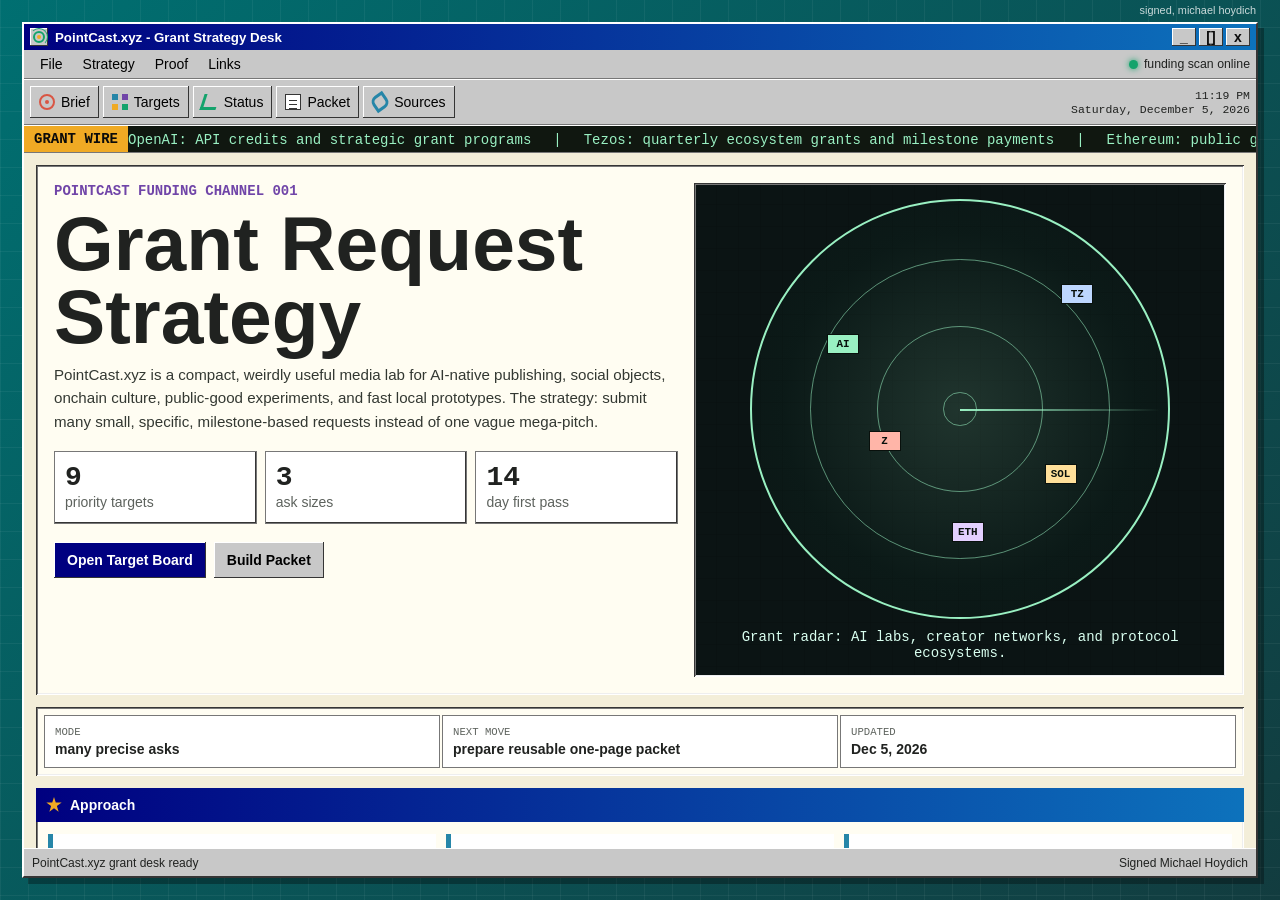
==== grants/index.html @ 71e7b44d "Add PointCast grant strategy page" ====
<!DOCTYPE html>
<html lang="en">
<head>
    <meta charset="UTF-8">
    <meta name="viewport" content="width=device-width, initial-scale=1.0">
    <meta name="description" content="PointCast.xyz grant request strategy and funding status page for AI, creator, crypto, and public-good programs.">
    <title>PointCast.xyz - Grant Strategy</title>
    <link rel="canonical" href="https://www.pointcast.xyz/grants/">
    <link rel="stylesheet" href="../styles.css">
</head>
<body>
    <div class="screensaver" id="screensaver" aria-hidden="true">
        <div class="screensaver-logo">PointCast.xyz</div>
        <div class="screensaver-tagline">Grant radar is still sweeping</div>
    </div>

    <div class="app-container">
        <div class="producer-signature">signed, michael hoydich</div>

        <header class="title-bar">
            <div class="title-bar-left">
                <div class="app-icon" aria-hidden="true"><span class="icon-signal"></span></div>
                <span class="app-title">PointCast.xyz - Grant Strategy Desk</span>
            </div>
            <div class="title-bar-buttons" aria-label="Window controls">
                <button class="win-btn" type="button" title="Minimize">_</button>
                <button class="win-btn" type="button" title="Maximize">[]</button>
                <button class="win-btn" type="button" title="Close">x</button>
            </div>
        </header>

        <nav class="menu-bar" aria-label="Grant desk menu">
            <ul class="menu-items">
                <li class="menu-item">
                    <button type="button">File</button>
                    <ul class="dropdown">
                        <li><button type="button" data-command="print">Print Grant Sheet</button></li>
                        <li><button type="button" data-command="screensaver">Screensaver</button></li>
                    </ul>
                </li>
                <li class="menu-item">
                    <button type="button">Strategy</button>
                    <ul class="dropdown">
                        <li><button type="button" data-scroll="approach">Approach</button></li>
                        <li><button type="button" data-scroll="targets">Targets</button></li>
                        <li><button type="button" data-scroll="asks">Ask Matrix</button></li>
                    </ul>
                </li>
                <li class="menu-item">
                    <button type="button">Proof</button>
                    <ul class="dropdown">
                        <li><button type="button" data-scroll="worthy">Why Worthy</button></li>
                        <li><button type="button" data-scroll="milestones">Milestones</button></li>
                        <li><button type="button" data-scroll="packet">Packet</button></li>
                    </ul>
                </li>
                <li class="menu-item">
                    <button type="button">Links</button>
                    <ul class="dropdown">
                        <li><button type="button" data-scroll="sources">Source Links</button></li>
                    </ul>
                </li>
            </ul>
            <div class="connection-status">
                <span class="status-indicator online"></span>
                <span>funding scan online</span>
            </div>
        </nav>

        <div class="toolbar" aria-label="Primary sections">
            <button class="toolbar-btn" type="button" data-scroll="brief"><span class="toolbar-icon target-icon"></span><span>Brief</span></button>
            <button class="toolbar-btn" type="button" data-scroll="targets"><span class="toolbar-icon grid-icon"></span><span>Targets</span></button>
            <button class="toolbar-btn" type="button" data-scroll="status"><span class="toolbar-icon pulse-icon"></span><span>Status</span></button>
            <button class="toolbar-btn" type="button" data-scroll="packet"><span class="toolbar-icon doc-icon"></span><span>Packet</span></button>
            <button class="toolbar-btn" type="button" data-scroll="sources"><span class="toolbar-icon link-icon"></span><span>Sources</span></button>
            <div class="toolbar-spacer"></div>
            <div class="datetime-display">
                <span class="current-time" id="currentTime">--:--</span>
                <span class="current-date" id="currentDate">Loading grant desk...</span>
            </div>
        </div>

        <div class="ticker-bar">
            <div class="ticker-label">GRANT WIRE</div>
            <div class="ticker-container">
                <div class="ticker-content" id="tickerContent">
                    <span class="ticker-item">OpenAI: API credits and strategic grant programs</span>
                    <span class="ticker-separator">|</span>
                    <span class="ticker-item">Tezos: quarterly ecosystem grants and milestone payments</span>
                    <span class="ticker-separator">|</span>
                    <span class="ticker-item">Ethereum: public goods, tooling, research, community resources</span>
                    <span class="ticker-separator">|</span>
                    <span class="ticker-item">Solana: public goods, censorship resistance, open-source work</span>
                    <span class="ticker-separator">|</span>
                    <span class="ticker-item">Anthropic: Claude usage, startup traction, responsible AI fit</span>
                    <span class="ticker-separator">|</span>
                    <span class="ticker-item">YC: apply as a company, not a grant</span>
                </div>
            </div>
        </div>

        <main class="main-content">
            <section class="hero-panel" id="brief">
                <div class="hero-copy">
                    <div class="eyebrow">PointCast Funding Channel 001</div>
                    <h1>Grant Request Strategy</h1>
                    <p class="lead">PointCast.xyz is a compact, weirdly useful media lab for AI-native publishing, social objects, onchain culture, public-good experiments, and fast local prototypes. The strategy: submit many small, specific, milestone-based requests instead of one vague mega-pitch.</p>
                    <div class="hero-metrics" aria-label="Grant strategy metrics">
                        <div><strong>9</strong><span>priority targets</span></div>
                        <div><strong>3</strong><span>ask sizes</span></div>
                        <div><strong>14</strong><span>day first pass</span></div>
                    </div>
                    <div class="hero-actions">
                        <button type="button" class="primary-action" data-scroll="targets">Open Target Board</button>
                        <button type="button" class="secondary-action" data-scroll="packet">Build Packet</button>
                    </div>
                </div>
                <div class="signal-visual" aria-label="Grant radar visualization">
                    <div class="radar">
                        <span class="ring ring-one"></span>
                        <span class="ring ring-two"></span>
                        <span class="ring ring-three"></span>
                        <span class="sweep"></span>
                        <span class="blip openai">AI</span>
                        <span class="blip tezos">TZ</span>
                        <span class="blip eth">ETH</span>
                        <span class="blip sol">SOL</span>
                        <span class="blip zora">Z</span>
                    </div>
                    <div class="visual-caption">Grant radar: AI labs, creator networks, and protocol ecosystems.</div>
                </div>
            </section>

            <section class="status-strip" id="status" aria-label="Grant request status">
                <div><span class="status-label">Mode</span><strong>many precise asks</strong></div>
                <div><span class="status-label">Next Move</span><strong>prepare reusable one-page packet</strong></div>
                <div><span class="status-label">Updated</span><strong id="lastUpdate">today</strong></div>
            </section>

            <section class="panel" id="approach">
                <div class="panel-header">
                    <div class="panel-title"><span class="panel-icon route-icon"></span>Approach</div>
                </div>
                <div class="panel-content approach-grid">
                    <article>
                        <h2>Package PointCast as grant-native public infrastructure</h2>
                        <p>Lead with what funders can repeat back: PointCast turns AI agents, feeds, generative media, and onchain objects into tiny broadcast channels that people can inspect, remix, collect, and fund.</p>
                    </article>
                    <article>
                        <h2>Translate the same core work per ecosystem</h2>
                        <p>OpenAI and Anthropic get the AI workflow angle. Tezos, Ethereum, Solana, and Zora get creator tooling, culture, protocol adoption, and open-source experiments. YC gets the company story.</p>
                    </article>
                    <article>
                        <h2>Ask for concrete milestones</h2>
                        <p>Every request should buy a visible artifact: a public demo, open-source repo, creator pilot, documentation pack, user study, or onchain collection with measured distribution.</p>
                    </article>
                </div>
            </section>

            <section class="panel" id="worthy">
                <div class="panel-header">
                    <div class="panel-title"><span class="panel-icon star-icon"></span>Why PointCast Is Interesting</div>
                </div>
                <div class="panel-content worthy-grid">
                    <div class="proof-card"><strong>Small team, high output</strong><span>PointCast can turn grant dollars into public artifacts quickly because the workflow is already prototype-heavy and shippable.</span></div>
                    <div class="proof-card"><strong>Cross-ecosystem surface area</strong><span>The same product touches AI, media, creator monetization, open web publishing, Tezos art, Ethereum public goods, and Solana consumer crypto.</span></div>
                    <div class="proof-card"><strong>Public-good bias</strong><span>Open demos, source notes, educational pages, and reusable implementation patterns make the work useful beyond one private app.</span></div>
                    <div class="proof-card"><strong>Grant-friendly evidence</strong><span>The site can show status, milestones, budget, links, screenshots, shipped demos, and retrospectives in one place.</span></div>
                </div>
            </section>

            <section class="panel targets-panel" id="targets">
                <div class="panel-header">
                    <div class="panel-title"><span class="panel-icon target-panel-icon"></span>Target Board</div>
                    <div class="panel-controls">
                        <span id="targetCount">9 targets</span>
                    </div>
                </div>
                <div class="panel-content">
                    <div class="control-row">
                        <label class="search-box">
                            <span>Search</span>
                            <input type="search" id="targetSearch" placeholder="openai, tezos, creator, public goods...">
                        </label>
                        <div class="filter-chips" aria-label="Target filters">
                            <button type="button" class="chip active" data-filter="all">All</button>
                            <button type="button" class="chip" data-filter="ai">AI</button>
                            <button type="button" class="chip" data-filter="crypto">Crypto</button>
                            <button type="button" class="chip" data-filter="startup">Startup</button>
                            <button type="button" class="chip" data-filter="creator">Creator</button>
                        </div>
                    </div>
                    <div class="target-grid" id="targetGrid" aria-live="polite"></div>
                </div>
            </section>

            <section class="split-layout">
                <div class="panel" id="asks">
                    <div class="panel-header">
                        <div class="panel-title"><span class="panel-icon ask-icon"></span>Ask Matrix</div>
                    </div>
                    <div class="panel-content ask-list">
                        <div><strong>Starter ask</strong><span>$5k-$15k or API credits for one prototype, one public write-up, and one measurement report.</span></div>
                        <div><strong>Builder ask</strong><span>$20k-$50k for a three-milestone pilot: prototype, creator/community launch, open-source release.</span></div>
                        <div><strong>Strategic ask</strong><span>$75k-$150k for a six-month PointCast channel network with ecosystem-specific integrations and public reporting.</span></div>
                    </div>
                </div>

                <div class="panel" id="milestones">
                    <div class="panel-header">
                        <div class="panel-title"><span class="panel-icon calendar-icon"></span>14-Day Submission Sprint</div>
                    </div>
                    <div class="panel-content timeline">
                        <div><span>Day 1-2</span><strong>One-page packet, budget, proof links</strong></div>
                        <div><span>Day 3-5</span><strong>AI credit asks: OpenAI, Anthropic, Claude/OpenAI workflow demos</strong></div>
                        <div><span>Day 6-9</span><strong>Protocol asks: Tezos, Ethereum, Solana, Zora ecosystem angle</strong></div>
                        <div><span>Day 10-14</span><strong>YC/company pass, follow-ups, public status update</strong></div>
                    </div>
                </div>
            </section>

            <section class="panel packet-panel" id="packet">
                <div class="panel-header">
                    <div class="panel-title"><span class="panel-icon packet-icon"></span>Reusable Application Packet</div>
                </div>
                <div class="panel-content packet-grid">
                    <div>
                        <h2>Core paragraph</h2>
                        <p>PointCast.xyz builds AI-native broadcast channels for creators, communities, and protocol ecosystems. It combines agent-assisted production, lightweight web publishing, social distribution, and optional onchain artifacts so a single builder can ship useful cultural software at unusual speed.</p>
                    </div>
                    <div>
                        <h2>Budget frame</h2>
                        <p>Funding covers model/API usage, design and engineering time, public documentation, pilot participants, hosting, smart-contract experiments, and post-grant reporting.</p>
                    </div>
                    <div>
                        <h2>Proof to attach</h2>
                        <p>Live demos, GitHub links, screenshots, traffic or usage notes, creator collaborations, onchain contracts, and a short founder note from Michael Hoydich.</p>
                    </div>
                </div>
                <div class="signature-block">
                    <span>Prepared by Michael Hoydich</span>
                    <strong>OpenAI ChatGPT 5.5 / Media 1.5 Fast signal line</strong>
                </div>
            </section>

            <section class="panel sources-panel" id="sources">
                <div class="panel-header">
                    <div class="panel-title"><span class="panel-icon source-icon"></span>Source Links To Verify Before Applying</div>
                </div>
                <div class="panel-content source-grid">
                    <a href="https://grants.openai.com/" target="_blank" rel="noreferrer">OpenAI Grants</a>
                    <a href="https://openai.com/form/codex-open-source-fund/" target="_blank" rel="noreferrer">OpenAI Codex Open Source Fund</a>
                    <a href="https://www.anthropic.com/startup-program-official-terms" target="_blank" rel="noreferrer">Anthropic Startup Program Terms</a>
                    <a href="https://tezos.foundation/ecosystem-grants-program/" target="_blank" rel="noreferrer">Tezos Ecosystem Grants</a>
                    <a href="https://grants.tezos.foundation/" target="_blank" rel="noreferrer">Tezos Grant Portal</a>
                    <a href="https://ethereum.org/community/grants/" target="_blank" rel="noreferrer">Ethereum Grants and Funding</a>
                    <a href="https://esp.ethereum.foundation/funded-projects" target="_blank" rel="noreferrer">Ethereum ESP Funded Projects</a>
                    <a href="https://solana.org/grants-funding" target="_blank" rel="noreferrer">Solana Grants and Funding</a>
                    <a href="https://zora.co/about" target="_blank" rel="noreferrer">Zora Creator Economy</a>
                    <a href="https://www.ycombinator.com/rfs/" target="_blank" rel="noreferrer">Y Combinator Requests for Startups</a>
                </div>
            </section>
        </main>

        <footer class="status-bar">
            <div>PointCast.xyz grant desk ready</div>
            <div>Signed Michael Hoydich</div>
        </footer>
    </div>

    <script src="../script.js"></script>
</body>
</html>
---- styles.css ----
/* PointCast.xyz - Grant Strategy Desk */

*, *::before, *::after {
    box-sizing: border-box;
}

:root {
    --desktop-teal: #006f71;
    --desktop-deep: #123c3f;
    --win-gray-light: #eeeeee;
    --win-gray: #c8c8c8;
    --win-gray-dark: #777777;
    --win-gray-darker: #353535;
    --win-white: #ffffff;
    --win-black: #0a0a0a;
    --win-blue: #000080;
    --win-blue-light: #0d72bc;
    --panel-bg: #fffdf2;
    --panel-wash: #f3eed9;
    --signal-green: #14a36c;
    --signal-mint: #99f0c2;
    --amber: #f0aa24;
    --coral: #d95644;
    --violet: #7045a8;
    --cyan: #2686a8;
    --ink: #202220;
    --muted: #5d625d;
    --shadow-outset: inset -1px -1px 0 var(--win-gray-darker), inset 1px 1px 0 var(--win-white), inset -2px -2px 0 var(--win-gray-dark), inset 2px 2px 0 var(--win-gray-light);
    --shadow-inset: inset 1px 1px 0 var(--win-gray-darker), inset -1px -1px 0 var(--win-white), inset 2px 2px 0 var(--win-gray-dark), inset -2px -2px 0 var(--win-gray-light);
    --shadow-btn: inset -1px -1px 0 var(--win-gray-darker), inset 1px 1px 0 var(--win-white);
    --shadow-btn-pressed: inset 1px 1px 0 var(--win-gray-darker), inset -1px -1px 0 var(--win-white);
    --font-system: Tahoma, Geneva, Verdana, sans-serif;
    --font-display: "Trebuchet MS", Tahoma, sans-serif;
    --font-mono: "Courier New", Courier, monospace;
}

html {
    font-size: 14px;
    scroll-behavior: smooth;
}

body {
    margin: 0;
    min-height: 100vh;
    padding: 22px;
    color: var(--ink);
    font-family: var(--font-system);
    background:
        linear-gradient(90deg, rgba(255,255,255,0.05) 1px, transparent 1px) 0 0 / 28px 28px,
        linear-gradient(0deg, rgba(255,255,255,0.05) 1px, transparent 1px) 0 0 / 28px 28px,
        linear-gradient(135deg, var(--desktop-teal), var(--desktop-deep));
}

button,
input {
    font: inherit;
}

button {
    cursor: pointer;
}

a {
    color: var(--win-blue);
}

.screensaver {
    position: fixed;
    inset: 0;
    z-index: 20;
    display: none;
    align-items: center;
    justify-content: center;
    flex-direction: column;
    gap: 14px;
    color: var(--signal-mint);
    background:
        repeating-linear-gradient(0deg, rgba(255,255,255,0.07) 0 1px, transparent 1px 4px),
        #020706;
}

.screensaver.active {
    display: flex;
}

.screensaver-logo {
    font-family: var(--font-mono);
    font-size: clamp(2.5rem, 7vw, 5rem);
    text-shadow: 0 0 12px var(--signal-mint);
}

.screensaver-tagline {
    color: #e2fff0;
}

.app-container {
    width: min(1440px, 100%);
    margin: 0 auto;
    min-height: calc(100vh - 44px);
    max-height: calc(100vh - 44px);
    display: flex;
    flex-direction: column;
    overflow: hidden;
    background: var(--win-gray);
    border: 2px solid;
    border-color: var(--win-white) var(--win-gray-darker) var(--win-gray-darker) var(--win-white);
    box-shadow: 6px 6px 0 rgba(0, 0, 0, 0.32), inset 1px 1px 0 var(--win-gray-light);
}

.producer-signature {
    position: absolute;
    top: 4px;
    right: 24px;
    color: rgba(255,255,255,0.78);
    font-size: 0.78rem;
}

.title-bar {
    min-height: 26px;
    padding: 4px 6px;
    display: flex;
    align-items: center;
    justify-content: space-between;
    gap: 12px;
    color: white;
    background: linear-gradient(90deg, var(--win-blue), var(--win-blue-light));
    user-select: none;
}

.title-bar-left,
.title-bar-buttons,
.toolbar,
.menu-items,
.connection-status,
.datetime-display,
.hero-actions,
.control-row,
.filter-chips {
    display: flex;
    align-items: center;
}

.title-bar-left {
    min-width: 0;
    gap: 7px;
}

.app-icon {
    width: 18px;
    height: 18px;
    display: grid;
    place-items: center;
    background: var(--win-gray);
    box-shadow: var(--shadow-btn);
}

.icon-signal {
    position: relative;
    width: 12px;
    height: 12px;
    border: 2px solid var(--signal-green);
    border-radius: 50%;
}

.icon-signal::before,
.icon-signal::after {
    content: "";
    position: absolute;
    inset: -5px;
    border: 1px solid var(--signal-green);
    border-left-color: transparent;
    border-bottom-color: transparent;
    border-radius: 50%;
}

.icon-signal::after {
    inset: 2px;
    background: var(--amber);
    border: 0;
}

.app-title {
    min-width: 0;
    overflow: hidden;
    font-weight: 700;
    font-size: 0.95rem;
    text-overflow: ellipsis;
    white-space: nowrap;
}

.title-bar-buttons {
    gap: 3px;
}

.win-btn {
    width: 24px;
    height: 18px;
    padding: 0;
    border: 0;
    color: var(--win-black);
    background: var(--win-gray);
    box-shadow: var(--shadow-btn);
    font-weight: 700;
    line-height: 1;
}

.win-btn:active,
.toolbar-btn:active,
.primary-action:active,
.secondary-action:active,
.chip:active {
    box-shadow: var(--shadow-btn-pressed);
    transform: translate(1px, 1px);
}

.menu-bar {
    display: flex;
    align-items: center;
    justify-content: space-between;
    gap: 12px;
    min-height: 29px;
    padding: 2px 6px;
    border-bottom: 1px solid var(--win-gray-dark);
    background: var(--win-gray);
}

.menu-items {
    gap: 0;
    padding: 0;
    margin: 0;
    list-style: none;
}

.menu-item {
    position: relative;
}

.menu-item > button {
    padding: 3px 10px;
    border: 0;
    background: transparent;
}

.menu-item:hover > button,
.menu-item:focus-within > button {
    color: white;
    background: var(--win-blue);
}

.dropdown {
    position: absolute;
    left: 0;
    top: 100%;
    z-index: 8;
    display: none;
    min-width: 188px;
    padding: 4px 0;
    margin: 0;
    list-style: none;
    background: var(--win-gray);
    box-shadow: var(--shadow-outset), 2px 2px 4px rgba(0,0,0,0.25);
}

.menu-item:hover .dropdown,
.menu-item:focus-within .dropdown {
    display: block;
}

.dropdown button {
    width: 100%;
    padding: 5px 18px;
    border: 0;
    text-align: left;
    background: transparent;
}

.dropdown button:hover,
.dropdown button:focus {
    color: white;
    background: var(--win-blue);
}

.connection-status {
    gap: 6px;
    white-space: nowrap;
    font-size: 0.88rem;
}

.status-indicator {
    width: 9px;
    height: 9px;
    border-radius: 50%;
    background: var(--signal-green);
    box-shadow: 0 0 6px var(--signal-green);
}

.toolbar {
    gap: 4px;
    padding: 6px;
    border-top: 1px solid var(--win-white);
    border-bottom: 1px solid var(--win-gray-dark);
    background: var(--win-gray);
}

.toolbar-btn {
    min-height: 32px;
    display: inline-flex;
    align-items: center;
    gap: 6px;
    padding: 5px 9px;
    border: 0;
    background: var(--win-gray);
    box-shadow: var(--shadow-btn);
}

.toolbar-icon {
    position: relative;
    width: 16px;
    height: 16px;
    display: inline-block;
}

.target-icon,
.target-panel-icon {
    border: 2px solid var(--coral);
    border-radius: 50%;
}

.target-icon::after,
.target-panel-icon::after {
    content: "";
    position: absolute;
    inset: 4px;
    background: var(--coral);
    border-radius: 50%;
}

.grid-icon {
    background:
        linear-gradient(var(--cyan), var(--cyan)) 0 0 / 6px 6px no-repeat,
        linear-gradient(var(--violet), var(--violet)) 10px 0 / 6px 6px no-repeat,
        linear-gradient(var(--amber), var(--amber)) 0 10px / 6px 6px no-repeat,
        linear-gradient(var(--signal-green), var(--signal-green)) 10px 10px / 6px 6px no-repeat;
}

.pulse-icon {
    border-left: 3px solid var(--signal-green);
    border-bottom: 3px solid var(--signal-green);
    transform: skewX(-18deg);
}

.doc-icon,
.packet-icon {
    background: #fff;
    border: 1px solid var(--win-gray-darker);
}

.doc-icon::after,
.packet-icon::after {
    content: "";
    position: absolute;
    left: 3px;
    right: 3px;
    top: 5px;
    height: 1px;
    background: var(--win-gray-darker);
    box-shadow: 0 4px 0 var(--win-gray-darker), 0 8px 0 var(--win-gray-darker);
}

.link-icon,
.source-icon {
    border: 3px solid var(--cyan);
    border-radius: 7px 0 7px 0;
    transform: rotate(-35deg);
}

.route-icon,
.ask-icon,
.calendar-icon,
.star-icon {
    background: var(--amber);
    clip-path: polygon(50% 0, 61% 35%, 98% 35%, 68% 56%, 79% 92%, 50% 70%, 21% 92%, 32% 56%, 2% 35%, 39% 35%);
}

.toolbar-spacer {
    flex: 1;
}

.datetime-display {
    flex-direction: column;
    align-items: flex-end;
    gap: 1px;
    font-family: var(--font-mono);
    font-size: 0.82rem;
}

.ticker-bar {
    display: flex;
    min-height: 28px;
    border-top: 1px solid var(--win-white);
    border-bottom: 1px solid var(--win-gray-dark);
    background: #101710;
    color: var(--signal-mint);
    font-family: var(--font-mono);
}

.ticker-label {
    display: grid;
    place-items: center;
    padding: 0 10px;
    color: var(--win-black);
    background: var(--amber);
    font-weight: 700;
}

.ticker-container {
    overflow: hidden;
    flex: 1;
}

.ticker-content {
    width: max-content;
    display: flex;
    align-items: center;
    min-height: 28px;
    animation: ticker 38s linear infinite;
}

.ticker-item,
.ticker-separator {
    margin-right: 22px;
    white-space: nowrap;
}

@keyframes ticker {
    from { transform: translateX(0); }
    to { transform: translateX(-50%); }
}

.main-content {
    flex: 1;
    overflow: auto;
    padding: 12px;
    background: var(--panel-wash);
}

.hero-panel,
.panel,
.status-strip {
    background: var(--panel-bg);
    box-shadow: var(--shadow-inset);
}

.hero-panel {
    display: grid;
    grid-template-columns: minmax(0, 1.08fr) minmax(280px, 0.92fr);
    gap: 16px;
    padding: 18px;
    margin-bottom: 12px;
}

.eyebrow {
    margin-bottom: 8px;
    color: var(--violet);
    font-family: var(--font-mono);
    font-weight: 700;
    text-transform: uppercase;
}

h1,
h2,
p {
    margin-top: 0;
}

h1 {
    margin-bottom: 10px;
    font-family: var(--font-display);
    font-size: clamp(2.2rem, 6vw, 5.6rem);
    line-height: 0.95;
    letter-spacing: 0;
}

h2 {
    margin-bottom: 8px;
    font-family: var(--font-display);
    font-size: 1.18rem;
}

.lead {
    max-width: 760px;
    color: #333832;
    font-size: 1.08rem;
    line-height: 1.55;
}

.hero-metrics {
    display: grid;
    grid-template-columns: repeat(3, minmax(0, 1fr));
    gap: 8px;
    margin: 18px 0;
}

.hero-metrics div,
.proof-card,
.ask-list div,
.timeline div {
    padding: 10px;
    background: #fff;
    border: 1px solid var(--win-gray-dark);
    box-shadow: var(--shadow-btn);
}

.hero-metrics strong {
    display: block;
    font-family: var(--font-mono);
    font-size: 2rem;
}

.hero-metrics span,
.proof-card span,
.ask-list span,
.timeline span {
    display: block;
    color: var(--muted);
    line-height: 1.4;
}

.hero-actions {
    flex-wrap: wrap;
    gap: 8px;
}

.primary-action,
.secondary-action,
.chip {
    border: 0;
    background: var(--win-gray);
    box-shadow: var(--shadow-btn);
}

.primary-action,
.secondary-action {
    min-height: 36px;
    padding: 8px 13px;
    font-weight: 700;
}

.primary-action {
    color: white;
    background: var(--win-blue);
}

.signal-visual {
    display: grid;
    align-content: center;
    gap: 10px;
    min-height: 360px;
    padding: 16px;
    background:
        linear-gradient(90deg, rgba(0,0,0,0.08) 1px, transparent 1px) 0 0 / 22px 22px,
        linear-gradient(0deg, rgba(0,0,0,0.08) 1px, transparent 1px) 0 0 / 22px 22px,
        #0b1414;
    box-shadow: var(--shadow-inset);
}

.radar {
    position: relative;
    width: min(100%, 420px);
    aspect-ratio: 1;
    margin: 0 auto;
    border: 2px solid var(--signal-mint);
    border-radius: 50%;
    overflow: hidden;
    background: radial-gradient(circle, rgba(153,240,194,0.15), rgba(20,163,108,0.04) 60%, transparent);
}

.ring {
    position: absolute;
    inset: 14%;
    border: 1px solid rgba(153,240,194,0.55);
    border-radius: 50%;
}

.ring-two { inset: 30%; }
.ring-three { inset: 46%; }

.sweep {
    position: absolute;
    inset: 50% 50% 0 50%;
    transform-origin: top left;
    width: 48%;
    height: 2px;
    background: linear-gradient(90deg, var(--signal-mint), transparent);
    animation: sweep 4s linear infinite;
}

@keyframes sweep {
    to { transform: rotate(360deg); }
}

.blip {
    position: absolute;
    min-width: 32px;
    padding: 3px 5px;
    color: #08100c;
    background: var(--signal-mint);
    border: 1px solid #08100c;
    font-family: var(--font-mono);
    font-size: 0.78rem;
    font-weight: 700;
    text-align: center;
}

.openai { left: 18%; top: 32%; }
.tezos { right: 18%; top: 20%; background: #bdd7ff; }
.eth { left: 48%; bottom: 18%; background: #e3d0ff; }
.sol { right: 22%; bottom: 32%; background: #ffe09a; }
.zora { left: 28%; bottom: 40%; background: #ffb5a8; }

.visual-caption {
    color: #d9fff0;
    font-family: var(--font-mono);
    text-align: center;
}

.status-strip {
    display: grid;
    grid-template-columns: repeat(3, minmax(0, 1fr));
    gap: 2px;
    margin-bottom: 12px;
    padding: 8px;
}

.status-strip div {
    padding: 10px;
    background: #fff;
    border: 1px solid var(--win-gray-dark);
}

.status-label {
    display: block;
    margin-bottom: 3px;
    color: var(--muted);
    font-family: var(--font-mono);
    font-size: 0.76rem;
    text-transform: uppercase;
}

.panel {
    margin-bottom: 12px;
}

.panel-header {
    min-height: 34px;
    display: flex;
    align-items: center;
    justify-content: space-between;
    gap: 12px;
    padding: 8px 10px;
    color: white;
    background: linear-gradient(90deg, var(--win-blue), var(--win-blue-light));
}

.panel-title {
    display: flex;
    align-items: center;
    gap: 8px;
    font-weight: 700;
}

.panel-icon {
    position: relative;
    width: 16px;
    height: 16px;
    display: inline-block;
}

.panel-content {
    padding: 12px;
}

.approach-grid,
.worthy-grid,
.packet-grid {
    display: grid;
    grid-template-columns: repeat(3, minmax(0, 1fr));
    gap: 10px;
}

.approach-grid article {
    padding: 12px;
    background: #fff;
    border-left: 5px solid var(--cyan);
}

.worthy-grid {
    grid-template-columns: repeat(4, minmax(0, 1fr));
}

.proof-card strong,
.ask-list strong,
.timeline strong {
    display: block;
    margin-bottom: 5px;
}

.control-row {
    flex-wrap: wrap;
    justify-content: space-between;
    gap: 10px;
    margin-bottom: 12px;
}

.search-box {
    display: flex;
    align-items: center;
    gap: 8px;
    min-width: min(100%, 330px);
}

.search-box input {
    width: 100%;
    min-height: 32px;
    padding: 6px 8px;
    border: 0;
    background: white;
    box-shadow: var(--shadow-inset);
}

.filter-chips {
    flex-wrap: wrap;
    gap: 6px;
}

.chip {
    min-height: 30px;
    padding: 6px 9px;
}

.chip.active {
    color: white;
    background: var(--win-blue);
}

.target-grid {
    display: grid;
    grid-template-columns: repeat(3, minmax(0, 1fr));
    gap: 10px;
}

.target-card {
    display: grid;
    gap: 8px;
    min-height: 245px;
    padding: 12px;
    background: #fff;
    border: 1px solid var(--win-gray-dark);
    box-shadow: var(--shadow-btn);
}

.target-card header {
    display: flex;
    align-items: flex-start;
    justify-content: space-between;
    gap: 10px;
}

.target-card h3 {
    margin: 0;
    font-family: var(--font-display);
    font-size: 1.2rem;
}

.priority {
    padding: 2px 6px;
    color: white;
    background: var(--violet);
    font-family: var(--font-mono);
    font-size: 0.74rem;
    white-space: nowrap;
}

.target-card p {
    margin-bottom: 0;
    line-height: 1.45;
}

.target-card .fit {
    padding: 8px;
    background: var(--panel-wash);
    border-left: 4px solid var(--signal-green);
}

.target-meta {
    display: flex;
    flex-wrap: wrap;
    gap: 5px;
}

.target-meta span {
    padding: 2px 5px;
    background: #eef5ff;
    border: 1px solid #a9b6c8;
    font-family: var(--font-mono);
    font-size: 0.76rem;
}

.target-card a {
    align-self: end;
    font-weight: 700;
}

.split-layout {
    display: grid;
    grid-template-columns: 1fr 1fr;
    gap: 12px;
}

.ask-list,
.timeline {
    display: grid;
    gap: 9px;
}

.timeline div {
    display: grid;
    grid-template-columns: 92px 1fr;
    align-items: start;
    gap: 10px;
}

.timeline span {
    color: var(--win-blue);
    font-family: var(--font-mono);
    font-weight: 700;
}

.packet-grid > div {
    padding: 12px;
    background: #fff;
    border: 1px solid var(--win-gray-dark);
}

.signature-block {
    display: flex;
    flex-wrap: wrap;
    align-items: center;
    justify-content: space-between;
    gap: 10px;
    margin: 12px;
    margin-top: 0;
    padding: 10px;
    color: white;
    background: #111816;
    font-family: var(--font-mono);
}

.source-grid {
    display: grid;
    grid-template-columns: repeat(2, minmax(0, 1fr));
    gap: 8px;
}

.source-grid a {
    min-height: 36px;
    padding: 9px;
    background: #fff;
    border: 1px solid var(--win-gray-dark);
    box-shadow: var(--shadow-btn);
    font-weight: 700;
}

.status-bar {
    min-height: 28px;
    display: flex;
    align-items: center;
    justify-content: space-between;
    gap: 12px;
    padding: 5px 8px;
    border-top: 1px solid var(--win-white);
    background: var(--win-gray);
    font-size: 0.86rem;
}

@media (max-width: 980px) {
    body {
        padding: 10px;
    }

    .app-container {
        min-height: calc(100vh - 20px);
        max-height: calc(100vh - 20px);
    }

    .hero-panel,
    .split-layout {
        grid-template-columns: 1fr;
    }

    .approach-grid,
    .worthy-grid,
    .packet-grid,
    .target-grid,
    .source-grid {
        grid-template-columns: 1fr 1fr;
    }
}

@media (max-width: 640px) {
    body {
        padding: 0;
    }

    .app-container {
        min-height: 100vh;
        max-height: 100vh;
        border-width: 0;
    }

    .producer-signature,
    .connection-status,
    .datetime-display {
        display: none;
    }

    .toolbar {
        overflow-x: auto;
    }

    .toolbar-btn {
        flex: 0 0 auto;
    }

    .hero-panel {
        padding: 12px;
    }

    .hero-metrics,
    .status-strip,
    .approach-grid,
    .worthy-grid,
    .packet-grid,
    .target-grid,
    .source-grid {
        grid-template-columns: 1fr;
    }

    .signal-visual {
        min-height: 260px;
    }

    .timeline div {
        grid-template-columns: 1fr;
    }
}

@media print {
    body {
        padding: 0;
        background: white;
    }

    .screensaver,
    .title-bar-buttons,
    .menu-bar,
    .toolbar,
    .ticker-bar {
        display: none !important;
    }

    .app-container {
        max-height: none;
        min-height: 0;
        overflow: visible;
        border: 0;
        box-shadow: none;
    }

    .main-content {
        overflow: visible;
    }
}
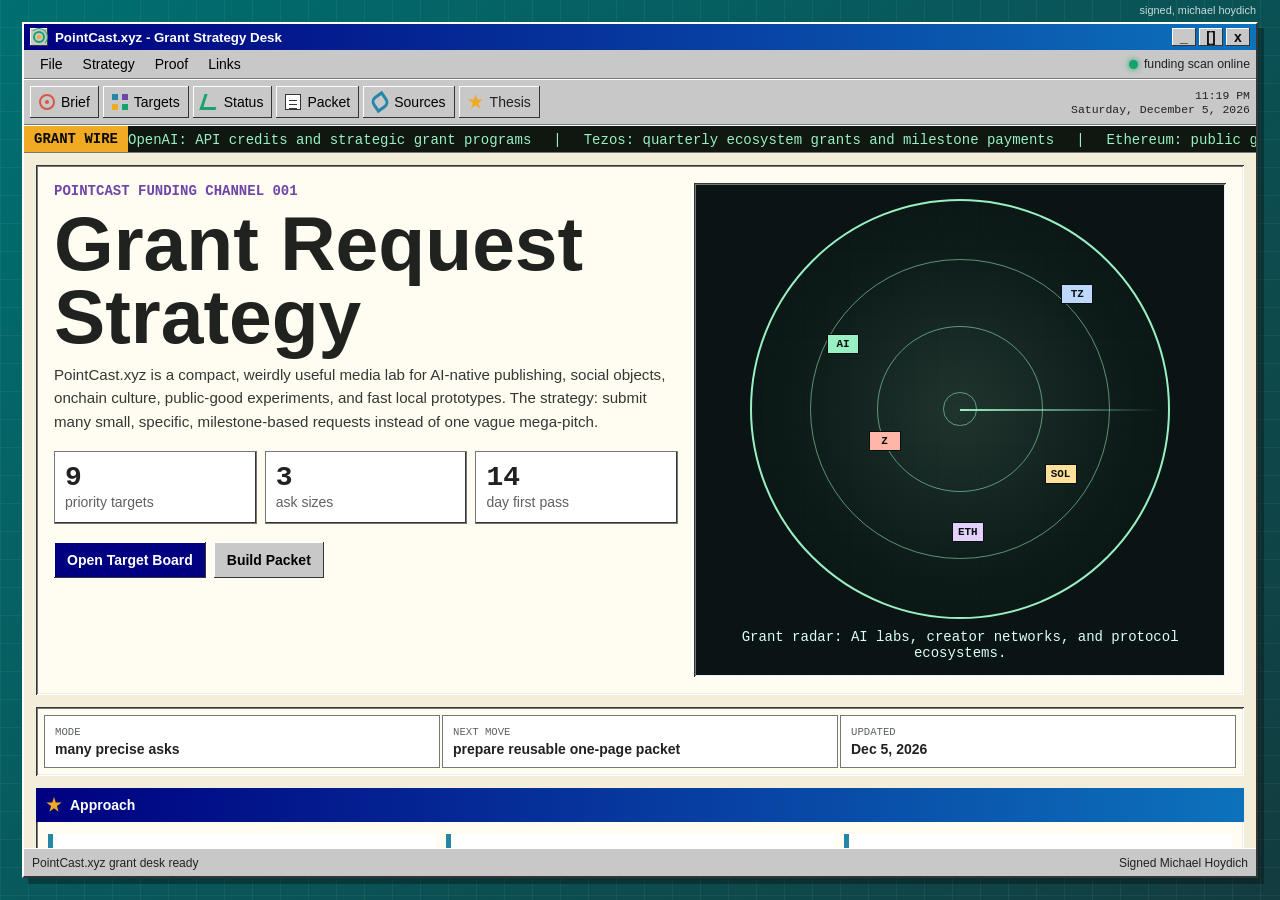
==== commit 43fee145: "Publish Nouns Nation investment thesis" ====
--- a/grants/index.html
+++ b/grants/index.html
@@ -73,6 +73,7 @@
             <button class="toolbar-btn" type="button" data-scroll="status"><span class="toolbar-icon pulse-icon"></span><span>Status</span></button>
             <button class="toolbar-btn" type="button" data-scroll="packet"><span class="toolbar-icon doc-icon"></span><span>Packet</span></button>
             <button class="toolbar-btn" type="button" data-scroll="sources"><span class="toolbar-icon link-icon"></span><span>Sources</span></button>
+            <a class="toolbar-btn toolbar-link" href="/investment-thesis/"><span class="toolbar-icon star-icon"></span><span>Thesis</span></a>
             <div class="toolbar-spacer"></div>
             <div class="datetime-display">
                 <span class="current-time" id="currentTime">--:--</span>
--- a/styles.css
+++ b/styles.css
@@ -266,16 +266,22 @@
     display: block;
 }
 
-.dropdown button {
+.dropdown button,
+.dropdown a {
     width: 100%;
+    display: block;
     padding: 5px 18px;
     border: 0;
+    color: var(--win-black);
     text-align: left;
     background: transparent;
+    text-decoration: none;
 }
 
 .dropdown button:hover,
-.dropdown button:focus {
+.dropdown button:focus,
+.dropdown a:hover,
+.dropdown a:focus {
     color: white;
     background: var(--win-blue);
 }
@@ -311,6 +317,11 @@
     border: 0;
     background: var(--win-gray);
     box-shadow: var(--shadow-btn);
+}
+
+.toolbar-link {
+    color: inherit;
+    text-decoration: none;
 }
 
 .toolbar-icon {
@@ -871,6 +882,177 @@
     font-weight: 700;
 }
 
+.thesis-shell .app-title {
+    font-size: 0.9rem;
+}
+
+.thesis-content {
+    background:
+        linear-gradient(90deg, rgba(18,60,63,0.08) 1px, transparent 1px) 0 0 / 26px 26px,
+        var(--panel-wash);
+}
+
+.thesis-hero {
+    grid-template-columns: minmax(0, 1.12fr) minmax(280px, 0.88fr);
+}
+
+.thesis-hero h1 {
+    max-width: 720px;
+}
+
+.thesis-terminal {
+    min-height: 340px;
+    background:
+        repeating-linear-gradient(0deg, rgba(153,240,194,0.08) 0 1px, transparent 1px 4px),
+        #050a08;
+}
+
+.terminal-card {
+    display: grid;
+    gap: 8px;
+    padding: 18px;
+    color: var(--signal-mint);
+    background: #020403;
+    border: 1px solid var(--signal-mint);
+    box-shadow: 0 0 22px rgba(153,240,194,0.16), var(--shadow-inset);
+    font-family: var(--font-mono);
+}
+
+.noun-card {
+    display: grid;
+    justify-items: center;
+    gap: 8px;
+    margin: 0;
+    padding: 12px;
+    color: #d9fff0;
+    background: rgba(255,255,255,0.07);
+    border: 1px solid rgba(153,240,194,0.45);
+    font-family: var(--font-mono);
+    text-align: center;
+}
+
+.noun-card img {
+    width: min(180px, 46vw);
+    height: auto;
+    image-rendering: pixelated;
+    background: #f8f4d8;
+    border: 2px solid var(--signal-mint);
+    box-shadow: 4px 4px 0 rgba(0,0,0,0.4);
+}
+
+.noun-card figcaption {
+    font-size: 0.78rem;
+    line-height: 1.35;
+}
+
+.terminal-line {
+    display: block;
+    padding: 6px 8px;
+    background: rgba(153,240,194,0.08);
+    line-height: 1.35;
+}
+
+.terminal-line-hot {
+    color: #09110b;
+    background: var(--signal-mint);
+    font-weight: 700;
+}
+
+.thesis-panel h2 {
+    font-size: 1.15rem;
+}
+
+.memo-grid,
+.why-grid,
+.github-grid,
+.diligence-grid {
+    display: grid;
+    gap: 10px;
+}
+
+.memo-grid,
+.diligence-grid {
+    grid-template-columns: repeat(3, minmax(0, 1fr));
+}
+
+.memo-grid article,
+.github-grid article,
+.diligence-grid div,
+.capital-stack div,
+.risk-list div {
+    min-width: 0;
+    padding: 12px;
+    background: #fff;
+    border: 1px solid var(--win-gray-dark);
+    box-shadow: var(--shadow-btn);
+}
+
+.memo-grid article:nth-child(1) {
+    border-left: 5px solid var(--coral);
+}
+
+.memo-grid article:nth-child(2) {
+    border-left: 5px solid var(--signal-green);
+}
+
+.memo-grid article:nth-child(3) {
+    border-left: 5px solid var(--violet);
+}
+
+.why-grid,
+.github-grid {
+    grid-template-columns: repeat(4, minmax(0, 1fr));
+}
+
+.github-grid article {
+    display: grid;
+    gap: 8px;
+    align-content: start;
+    background: #fffdf9;
+}
+
+.github-grid code {
+    padding: 1px 4px;
+    background: var(--panel-wash);
+    font-family: var(--font-mono);
+}
+
+.capital-stack,
+.risk-list {
+    display: grid;
+    gap: 9px;
+}
+
+.capital-stack strong,
+.risk-list strong,
+.diligence-grid strong {
+    display: block;
+    margin-bottom: 5px;
+}
+
+.capital-stack span,
+.risk-list span,
+.diligence-grid span {
+    display: block;
+    color: var(--muted);
+    line-height: 1.42;
+}
+
+.return-paths div {
+    grid-template-columns: 82px 1fr;
+}
+
+.disclaimer {
+    margin: 12px;
+    margin-top: 0;
+    padding: 10px;
+    color: #fff8df;
+    background: #15130f;
+    font-family: var(--font-mono);
+    font-size: 0.86rem;
+    line-height: 1.45;
+}
+
 .status-bar {
     min-height: 28px;
     display: flex;
@@ -902,7 +1084,11 @@
     .worthy-grid,
     .packet-grid,
     .target-grid,
-    .source-grid {
+    .source-grid,
+    .memo-grid,
+    .why-grid,
+    .github-grid,
+    .diligence-grid {
         grid-template-columns: 1fr 1fr;
     }
 }
@@ -942,7 +1128,11 @@
     .worthy-grid,
     .packet-grid,
     .target-grid,
-    .source-grid {
+    .source-grid,
+    .memo-grid,
+    .why-grid,
+    .github-grid,
+    .diligence-grid {
         grid-template-columns: 1fr;
     }
 
